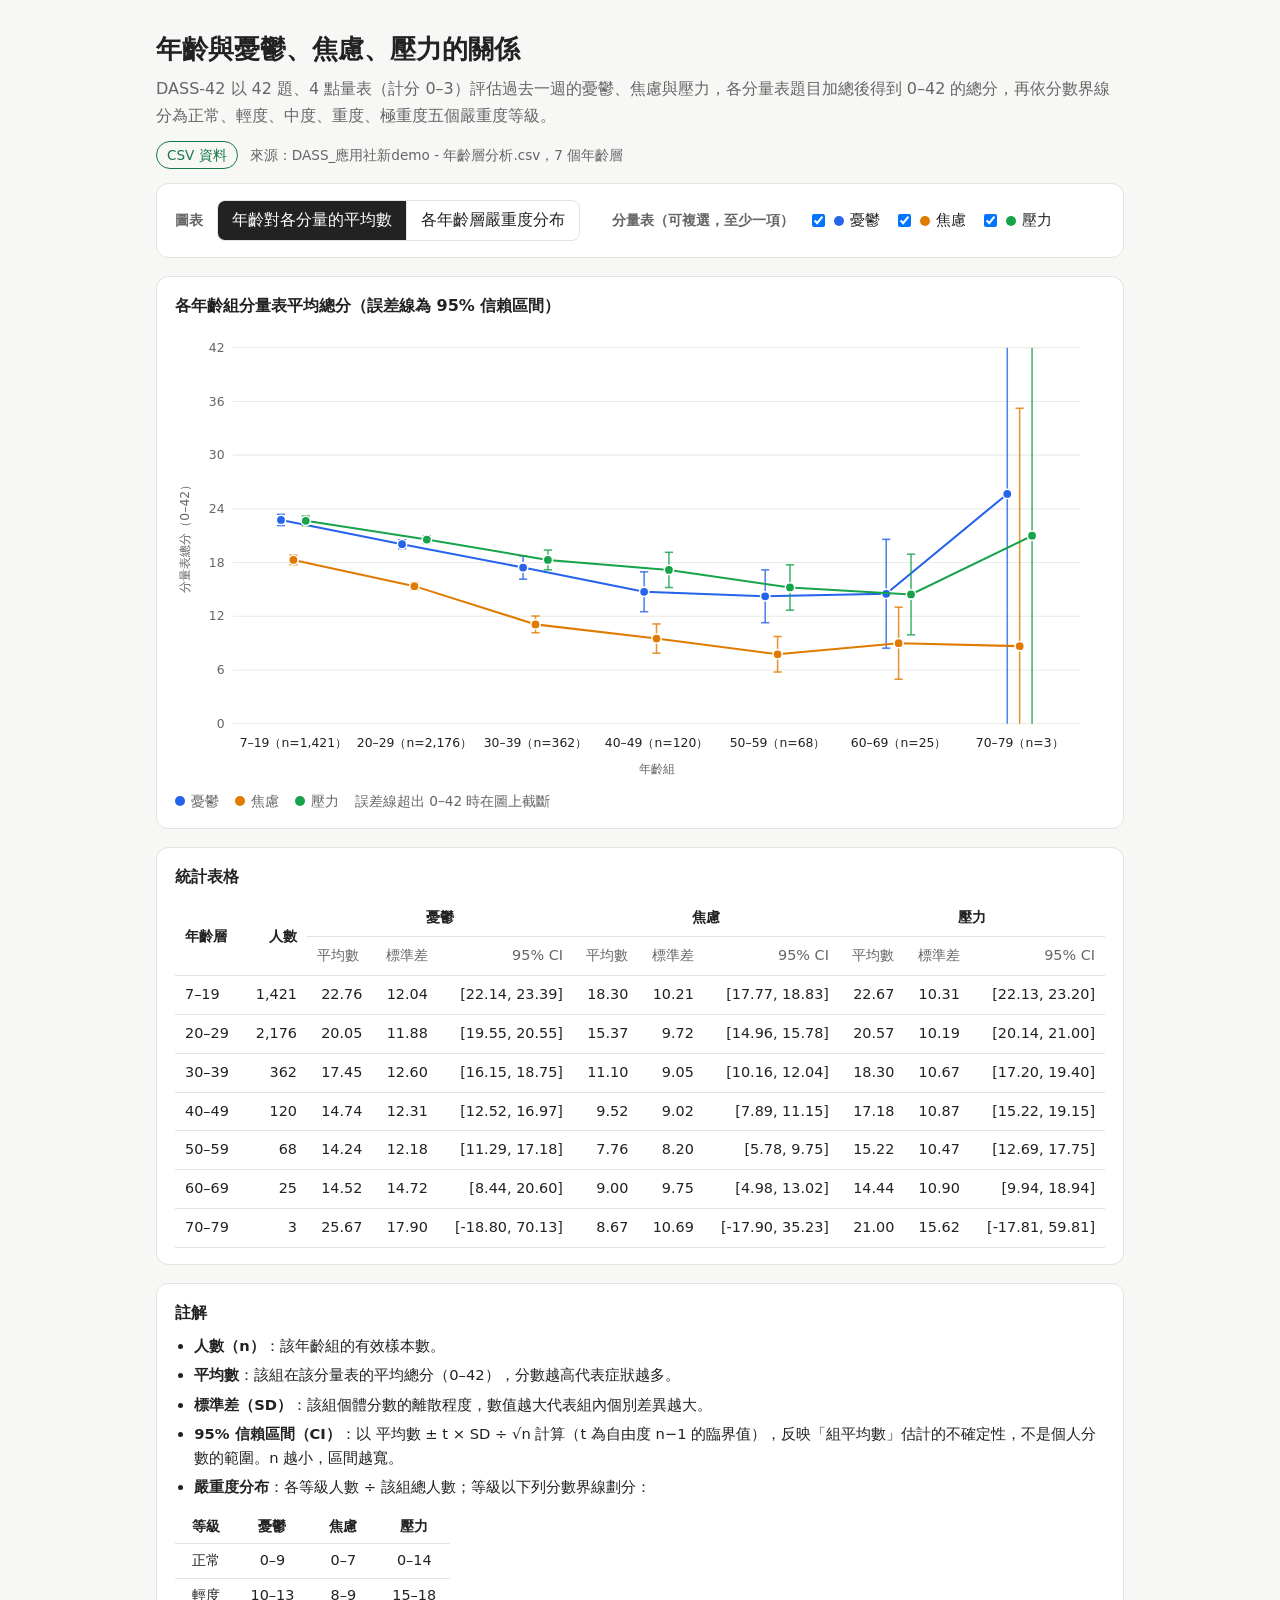
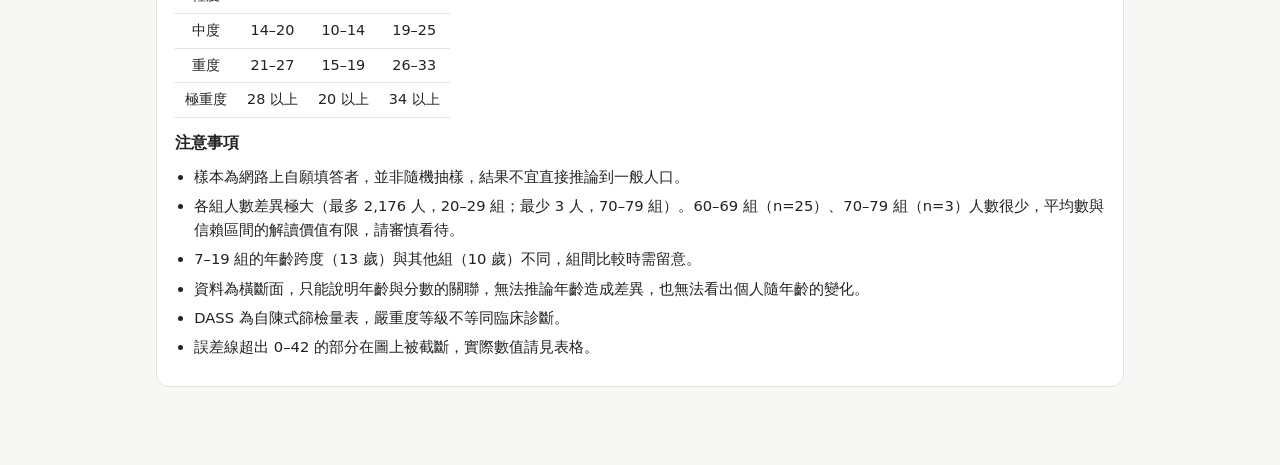
==== index.html @ ac634912 "Add files via upload" ====
<!DOCTYPE html>
<html lang="zh-Hant">
<head>
<meta charset="UTF-8">
<meta name="viewport" content="width=device-width, initial-scale=1, viewport-fit=cover">
<title>年齡與憂鬱、焦慮、壓力的關係</title>
<style>
  :root{
    --bg:#f7f7f5; --card:#ffffff; --text:#222; --muted:#666; --line:#e2e2de; --grid:#e9e9e5;
    --c-dep:#2563eb; --c-anx:#e07b00; --c-str:#16a34a;
  }
  @media (prefers-color-scheme: dark){
    :root:not([data-theme="light"]){
      --bg:#17181a; --card:#212326; --text:#e8e8e6; --muted:#a0a09a; --line:#3a3c40; --grid:#33353a;
    }
  }
  :root[data-theme="dark"]{--bg:#17181a;--card:#212326;--text:#e8e8e6;--muted:#a0a09a;--line:#3a3c40;--grid:#33353a}
  :root{box-sizing:border-box;padding-top:env(safe-area-inset-top,0px);padding-bottom:env(safe-area-inset-bottom,0px)}
  html{scroll-padding-top:env(safe-area-inset-top,0px)}
  *{box-sizing:border-box}
  body{margin:0;background:var(--bg);color:var(--text);
    font-family:"Noto Sans TC","PingFang TC","Microsoft JhengHei",system-ui,sans-serif;line-height:1.65}
  .wrap{max-width:1000px;margin:0 auto;padding:28px 16px 60px}
  h1{font-size:1.6rem;margin:0 0 6px}
  .intro{color:var(--muted);margin:0 0 20px}
  .card{background:var(--card);border:1px solid var(--line);border-radius:12px;padding:16px 18px;margin-bottom:18px}
  .controls{display:flex;flex-wrap:wrap;gap:18px 32px;align-items:center}
  .group{display:flex;flex-wrap:wrap;gap:8px 14px;align-items:center}
  .group>.lbl{font-weight:600;font-size:.9rem;color:var(--muted)}
  .seg{display:inline-flex;border:1px solid var(--line);border-radius:8px;overflow:hidden}
  .seg button{font:inherit;border:0;background:transparent;color:var(--text);padding:6px 14px;cursor:pointer}
  .seg button+button{border-left:1px solid var(--line)}
  .seg button.on{background:var(--text);color:var(--card)}
  label.opt{display:inline-flex;align-items:center;gap:6px;cursor:pointer;font-size:.95rem}
  .dot{width:10px;height:10px;border-radius:50%;display:inline-block}
  .chart-scroll{overflow-x:auto}
  svg{display:block;width:100%;min-width:640px;height:auto}
  svg text{fill:var(--text);font-family:inherit}
  .axis-t{fill:var(--muted)!important;font-size:12px}
  .ch-title{font-weight:600;margin:0 0 8px;font-size:1rem}
  .tip{position:fixed;pointer-events:none;background:#111;color:#fff;border-radius:8px;padding:7px 10px;
    font-size:.82rem;line-height:1.5;opacity:0;transition:opacity .08s;z-index:10;white-space:nowrap}
  table{border-collapse:collapse;width:100%;font-size:.9rem}
  th,td{padding:7px 10px;border-bottom:1px solid var(--line);text-align:right;white-space:nowrap}
  th:first-child,td:first-child{text-align:left}
  thead th{font-weight:600;background:transparent}
  thead tr.sub th{color:var(--muted);font-weight:500}
  .tbl-scroll{overflow-x:auto}
  .legend{display:flex;flex-wrap:wrap;gap:6px 16px;margin-top:8px;font-size:.85rem;color:var(--muted)}
  .legend span{display:inline-flex;align-items:center;gap:6px}
  .notes h2{font-size:1rem;margin:0 0 8px}
  .notes ul{margin:0 0 10px;padding-left:1.2em}
  .notes li{margin-bottom:5px;font-size:.92rem}
  .cut td,.cut th{text-align:center;padding:5px 10px}
  .cut{width:auto;margin:6px 0 12px}
  .status{display:flex;flex-wrap:wrap;align-items:center;gap:8px 12px;font-size:.85rem;color:var(--muted);margin:-8px 0 14px}
  .status .badge{padding:2px 10px;border-radius:999px;border:1px solid var(--line)}
  .status .ok{color:#16794a;border-color:#16794a}
  .status .warn{color:#b45309;border-color:#b45309}
  .status button{font:inherit;font-size:.85rem;border:1px solid var(--line);background:transparent;color:var(--text);border-radius:6px;padding:2px 10px;cursor:pointer}
</style>
</head>
<body>
<div class="wrap">
  <h1>年齡與憂鬱、焦慮、壓力的關係</h1>
  <p class="intro">DASS-42 以 42 題、4 點量表（計分 0–3）評估過去一週的憂鬱、焦慮與壓力，各分量表題目加總後得到 0–42 的總分，再依分數界線分為正常、輕度、中度、重度、極重度五個嚴重度等級。</p>

  <div class="status" id="status"></div>

  <div class="card">
    <div class="controls">
      <div class="group">
        <span class="lbl">圖表</span>
        <div class="seg" id="chartSeg">
          <button data-chart="mean" class="on">年齡對各分量的平均數</button>
          <button data-chart="dist">各年齡層嚴重度分布</button>
        </div>
      </div>
      <div class="group" id="subControls"></div>
    </div>
  </div>

  <div class="card">
    <p class="ch-title" id="chartTitle"></p>
    <div class="chart-scroll"><svg id="svg" role="img"></svg></div>
    <div class="legend" id="legend"></div>
  </div>

  <div class="card">
    <p class="ch-title">統計表格</p>
    <div class="tbl-scroll"><table id="tbl"></table></div>
  </div>

  <div class="card notes" id="notes"></div>
</div>
<div class="tip" id="tip"></div>

<script>
/* ===== 預設值（載入 CSV 前的占位，載入後會被 CSV 取代）===== */
let AGE = [
  {g:"7–19",  lo:7,  hi:19, n:1421},
  {g:"20–29", lo:20, hi:29, n:2176},
  {g:"30–39", lo:30, hi:39, n:362},
  {g:"40–49", lo:40, hi:49, n:120},
  {g:"50–59", lo:50, hi:59, n:68},
  {g:"60–69", lo:60, hi:69, n:25},
  {g:"70–79", lo:70, hi:79, n:3}
];
let SUBS = {
  dep:{name:"憂鬱", color:"var(--c-dep)", mean:[22.76213934,20.05009191,17.44751381,14.74166667,14.23529412,14.52,25.66666667],
       sd:[12.03702045,11.88178438,12.59968592,12.31484438,12.18405815,14.71994112,17.89785834],
       lv:[[252,105,260,247,557],[506,229,430,359,652],[127,38,55,43,99],[52,14,19,11,24],[34,6,11,6,11],[14,2,2,1,6],[1,0,0,0,2]],
       cut:[[0,9],[10,13],[14,20],[21,27],[28,null]]},
  anx:{name:"焦慮", color:"var(--c-anx)", mean:[18.30119634,15.37178309,11.09944751,9.516666667,7.764705882,9,8.666666667],
       sd:[10.20656679,9.718905087,9.054225669,9.017241499,8.199231211,9.746794345,10.69267662],
       lv:[[248,86,235,219,633],[537,170,439,341,689],[163,33,68,37,61],[63,12,17,9,19],[42,5,8,6,7],[15,1,3,1,5],[2,0,0,0,1]],
       cut:[[0,7],[8,9],[10,14],[15,19],[20,null]]},
  str:{name:"壓力", color:"var(--c-str)", mean:[22.66502463,20.57077206,18.29834254,17.18333333,15.22058824,14.44,21],
       sd:[10.31082269,10.18683173,10.67445484,10.87050078,10.46650035,10.89755324,15.62049935],
       lv:[[346,160,318,344,253],[675,276,521,434,270],[149,56,55,64,38],[54,17,18,16,15],[39,7,11,6,5],[14,4,3,2,2],[1,0,0,2,0]],
       cut:[[0,14],[15,18],[19,25],[26,33],[34,null]]}
};
const LEVELS = ["正常","輕度","中度","重度","極重度"];
const LV_COLORS = ["#cfe3d4","#f6e27a","#f2b062","#e0654f","#9b1c31"];
const LV_TEXT   = ["#222","#222","#222","#fff","#fff"];

/* t 臨界值（雙尾 95%，df=1–30），df>30 用近似式 */
const T95 = [12.706,4.303,3.182,2.776,2.571,2.447,2.365,2.306,2.262,2.228,2.201,2.179,2.160,2.145,2.131,
             2.120,2.110,2.101,2.093,2.086,2.080,2.074,2.069,2.064,2.060,2.056,2.052,2.048,2.045,2.042];
function tCrit(df){ return df<=30 ? T95[df-1] : 1.96 + 2.37/df; }
function ci(i,k){
  const s=SUBS[k], n=AGE[i].n, se=s.sd[i]/Math.sqrt(n), t=tCrit(n-1);
  return {lo:s.mean[i]-t*se, hi:s.mean[i]+t*se};
}
const f2 = x=>x.toFixed(2), f1 = x=>x.toFixed(1);
const labelOf = i=>`${AGE[i].g}（n=${AGE[i].n.toLocaleString()}）`;

/* ===== 狀態 ===== */
const state = {chart:"mean", multi:new Set(["dep","anx","str"]), single:"dep"};
const svg = document.getElementById("svg");
const tip = document.getElementById("tip");
const NS = "http://www.w3.org/2000/svg";

function el(tag, attrs={}, parent=svg, text){
  const e=document.createElementNS(NS,tag);
  for(const k in attrs) e.setAttribute(k,attrs[k]);
  if(text!==undefined) e.textContent=text;
  parent.appendChild(e); return e;
}
function showTip(ev,html){
  tip.innerHTML=html; tip.style.opacity=1; moveTip(ev);
}
function moveTip(ev){
  const w=tip.offsetWidth, h=tip.offsetHeight;
  let x=ev.clientX+14, y=ev.clientY-h-10;
  if(x+w>window.innerWidth-6) x=ev.clientX-w-14;
  if(y<6) y=ev.clientY+16;
  tip.style.left=x+"px"; tip.style.top=y+"px";
}
function hideTip(){ tip.style.opacity=0; }
function hover(node,html){
  node.addEventListener("mouseenter",e=>showTip(e,html));
  node.addEventListener("mousemove",moveTip);
  node.addEventListener("mouseleave",hideTip);
}

/* ===== 控制項 ===== */
function renderControls(){
  const box=document.getElementById("subControls");
  box.innerHTML="";
  const lbl=document.createElement("span"); lbl.className="lbl";
  lbl.textContent = state.chart==="mean" ? "分量表（可複選，至少一項）" : "分量表（單選）";
  box.appendChild(lbl);
  for(const k in SUBS){
    const l=document.createElement("label"); l.className="opt";
    const inp=document.createElement("input");
    inp.type = state.chart==="mean" ? "checkbox" : "radio";
    inp.name="sub";
    inp.checked = state.chart==="mean" ? state.multi.has(k) : state.single===k;
    inp.addEventListener("change",()=>{
      if(state.chart==="mean"){
        if(inp.checked) state.multi.add(k);
        else if(state.multi.size>1) state.multi.delete(k);
        else inp.checked=true;           // 至少保留一個
      }else{
        state.single=k;
      }
      draw();
    });
    const dot=document.createElement("span"); dot.className="dot"; dot.style.background=SUBS[k].color;
    l.append(inp,dot,document.createTextNode(SUBS[k].name));
    box.appendChild(l);
  }
}
document.querySelectorAll("#chartSeg button").forEach(b=>{
  b.addEventListener("click",()=>{
    state.chart=b.dataset.chart;
    document.querySelectorAll("#chartSeg button").forEach(x=>x.classList.toggle("on",x===b));
    renderControls(); draw();
  });
});

/* ===== 圖表一：折線圖 ===== */
function drawMean(){
  const keys=[...state.multi].sort((a,b)=>Object.keys(SUBS).indexOf(a)-Object.keys(SUBS).indexOf(b));
  const W=900,H=440,m={l:56,r:24,t:20,b:56};
  svg.setAttribute("viewBox",`0 0 ${W} ${H}`);
  const pw=W-m.l-m.r, ph=H-m.t-m.b;
  const X=i=>m.l+pw*(i+0.5)/AGE.length;
  const Y=v=>m.t+ph*(1-Math.min(Math.max(v,0),42)/42);

  for(let v=0;v<=42;v+=6){
    el("line",{x1:m.l,x2:W-m.r,y1:Y(v),y2:Y(v),stroke:"var(--grid)"});
    el("text",{x:m.l-8,y:Y(v)+4,"text-anchor":"end",class:"axis-t"},svg,v);
  }
  el("text",{x:14,y:m.t+ph/2,transform:`rotate(-90 14 ${m.t+ph/2})`,"text-anchor":"middle",class:"axis-t"},svg,"分量表總分（0–42）");
  AGE.forEach((_,i)=>{
    el("text",{x:X(i),y:H-m.b+22,"text-anchor":"middle","font-size":12},svg,labelOf(i));
  });
  el("text",{x:m.l+pw/2,y:H-8,"text-anchor":"middle",class:"axis-t"},svg,"年齡組");

  const off = keys.length===1?0:12;
  keys.forEach((k,ki)=>{
    const s=SUBS[k], dx=(ki-(keys.length-1)/2)*off;
    const pts=AGE.map((_,i)=>[X(i)+dx,Y(s.mean[i])]);
    el("polyline",{points:pts.map(p=>p.join(",")).join(" "),fill:"none",stroke:s.color,"stroke-width":2});
    AGE.forEach((_,i)=>{
      const c=ci(i,k), x=X(i)+dx;
      const yl=Y(c.lo), yh=Y(c.hi);
      el("line",{x1:x,x2:x,y1:yl,y2:yh,stroke:s.color,"stroke-width":1.5,opacity:.8});
      if(c.hi<=42) el("line",{x1:x-4,x2:x+4,y1:yh,y2:yh,stroke:s.color,"stroke-width":1.5,opacity:.8});
      if(c.lo>=0)  el("line",{x1:x-4,x2:x+4,y1:yl,y2:yl,stroke:s.color,"stroke-width":1.5,opacity:.8});
      el("circle",{cx:x,cy:Y(s.mean[i]),r:4.5,fill:s.color,stroke:"var(--card)","stroke-width":1.5});
      const hit=el("circle",{cx:x,cy:Y(s.mean[i]),r:11,fill:"transparent",style:"cursor:pointer"});
      hover(hit,`<b>${s.name}｜${AGE[i].g}</b><br>平均數：${f2(s.mean[i])}<br>標準差：${f2(s.sd[i])}`);
    });
  });
  document.getElementById("chartTitle").textContent="各年齡組分量表平均總分（誤差線為 95% 信賴區間）";
  document.getElementById("legend").innerHTML =
    keys.map(k=>`<span><i class="dot" style="background:${SUBS[k].color}"></i>${SUBS[k].name}</span>`).join("")
    + `<span>誤差線超出 0–42 時在圖上截斷</span>`;
}

/* ===== 圖表二：堆疊長條圖 ===== */
function drawDist(){
  const k=state.single, s=SUBS[k];
  const rowH=46, W=900, m={l:150,r:24,t:16,b:50};
  const H=m.t+m.b+rowH*AGE.length;
  svg.setAttribute("viewBox",`0 0 ${W} ${H}`);
  const pw=W-m.l-m.r, X=p=>m.l+pw*p/100;
  for(let p=0;p<=100;p+=20){
    el("line",{x1:X(p),x2:X(p),y1:m.t,y2:H-m.b,stroke:"var(--grid)"});
    el("text",{x:X(p),y:H-m.b+18,"text-anchor":"middle",class:"axis-t"},svg,p+"%");
  }
  el("text",{x:m.l+pw/2,y:H-8,"text-anchor":"middle",class:"axis-t"},svg,"各嚴重度等級占比");
  AGE.forEach((a,i)=>{
    const y=m.t+i*rowH+7, bh=rowH-14;
    el("text",{x:m.l-10,y:y+bh/2+4,"text-anchor":"end","font-size":12},svg,labelOf(i));
    let acc=0;
    s.lv[i].forEach((c,j)=>{
      const pct=c/a.n*100;
      if(pct>0){
        const r=el("rect",{x:X(acc),y,width:X(acc+pct)-X(acc),height:bh,fill:LV_COLORS[j],stroke:"var(--card)","stroke-width":1});
        hover(r,`<b>${s.name}｜${a.g}</b><br>${LEVELS[j]}：${f1(pct)}%（${c} 人）`);
        if(pct>=6) el("text",{x:(X(acc)+X(acc+pct))/2,y:y+bh/2+4,"text-anchor":"middle","font-size":11,
          style:"pointer-events:none;fill:"+LV_TEXT[j]+" !important"},svg,f1(pct)+"%");
      }
      acc+=pct;
    });
  });
  document.getElementById("chartTitle").textContent=`各年齡層「${s.name}」嚴重度分布`;
  document.getElementById("legend").innerHTML =
    LEVELS.map((l,j)=>`<span><i class="dot" style="background:${LV_COLORS[j]};border-radius:2px"></i>${l}</span>`).join("");
}

/* ===== 表格 ===== */
function drawTable(){
  const t=document.getElementById("tbl");
  if(state.chart==="mean"){
    const keys=[...state.multi].sort((a,b)=>Object.keys(SUBS).indexOf(a)-Object.keys(SUBS).indexOf(b));
    let h=`<thead><tr><th rowspan="2">年齡層</th><th rowspan="2">人數</th>`;
    keys.forEach(k=>h+=`<th colspan="3" style="text-align:center">${SUBS[k].name}</th>`);
    h+=`</tr><tr class="sub">`;
    keys.forEach(()=>h+=`<th>平均數</th><th>標準差</th><th>95% CI</th>`);
    h+=`</tr></thead><tbody>`;
    AGE.forEach((a,i)=>{
      h+=`<tr><td>${a.g}</td><td>${a.n.toLocaleString()}</td>`;
      keys.forEach(k=>{
        const c=ci(i,k);
        h+=`<td>${f2(SUBS[k].mean[i])}</td><td>${f2(SUBS[k].sd[i])}</td><td>[${f2(c.lo)}, ${f2(c.hi)}]</td>`;
      });
      h+=`</tr>`;
    });
    t.innerHTML=h+`</tbody>`;
  }else{
    const s=SUBS[state.single];
    let h=`<thead><tr><th>年齡層</th><th>人數</th>`+LEVELS.map(l=>`<th>${l}</th>`).join("")+`</tr></thead><tbody>`;
    AGE.forEach((a,i)=>{
      h+=`<tr><td>${a.g}</td><td>${a.n.toLocaleString()}</td>`+
        s.lv[i].map(c=>`<td>${c}（${f1(c/a.n*100)}%）</td>`).join("")+`</tr>`;
    });
    t.innerHTML=h+`</tbody>`;
  }
}

/* ===== 註解 ===== */
function cutTable(){
  let h=`<table class="cut"><thead><tr><th>等級</th>`+Object.values(SUBS).map(s=>`<th>${s.name}</th>`).join("")+`</tr></thead><tbody>`;
  LEVELS.forEach((l,j)=>{
    h+=`<tr><td>${l}</td>`+Object.values(SUBS).map(s=>{
      const [a,b]=s.cut[j]; return `<td>${b===null?a+" 以上":a+"–"+b}</td>`;
    }).join("")+`</tr>`;
  });
  return h+`</tbody></table>`;
}
function renderNotes(){
  const ns=AGE.map(a=>a.n), max=Math.max(...ns), min=Math.min(...ns);
  const maxG=AGE[ns.indexOf(max)].g, minG=AGE[ns.indexOf(min)].g;
  const small=AGE.filter(a=>a.n<30);
  const smallTxt=small.length
    ? `${small.map(a=>`${a.g} 組（n=${a.n}）`).join("、")}人數很少，平均數與信賴區間的解讀價值有限，請審慎看待。`
    : "";
  const w=AGE.map(a=>a.hi-a.lo+1);
  const cnt={}; w.forEach(x=>cnt[x]=(cnt[x]||0)+1);
  const mode=+Object.keys(cnt).sort((x,y)=>cnt[y]-cnt[x])[0];
  const odd=AGE.filter((a,i)=>w[i]!==mode);
  const oddTxt=odd.length
    ? `<li>${odd.map(a=>`${a.g} 組的年齡跨度（${a.hi-a.lo+1} 歲）`).join("、")}與其他組（${mode} 歲）不同，組間比較時需留意。</li>`
    : "";
  document.getElementById("notes").innerHTML = `
  <h2>註解</h2>
  <ul>
    <li><b>人數（n）</b>：該年齡組的有效樣本數。</li>
    <li><b>平均數</b>：該組在該分量表的平均總分（0–42），分數越高代表症狀越多。</li>
    <li><b>標準差（SD）</b>：該組個體分數的離散程度，數值越大代表組內個別差異越大。</li>
    <li><b>95% 信賴區間（CI）</b>：以 平均數 ± t × SD ÷ √n 計算（t 為自由度 n−1 的臨界值），反映「組平均數」估計的不確定性，不是個人分數的範圍。n 越小，區間越寬。</li>
    <li><b>嚴重度分布</b>：各等級人數 ÷ 該組總人數；等級以下列分數界線劃分：</li>
  </ul>
  ${cutTable()}
  <h2>注意事項</h2>
  <ul>
    <li>樣本為網路上自願填答者，並非隨機抽樣，結果不宜直接推論到一般人口。</li>
    <li>各組人數差異極大（最多 ${max.toLocaleString()} 人，${maxG} 組；最少 ${min.toLocaleString()} 人，${minG} 組）。${smallTxt}</li>
    ${oddTxt}
    <li>資料為橫斷面，只能說明年齡與分數的關聯，無法推論年齡造成差異，也無法看出個人隨年齡的變化。</li>
    <li>DASS 為自陳式篩檢量表，嚴重度等級不等同臨床診斷。</li>
    <li>誤差線超出 0–42 的部分在圖上被截斷，實際數值請見表格。</li>
  </ul>`;
}

/* ===== 資料來源：CSV（DASS_應用社新demo - 年齡層分析.csv）===== */
const CSV_NAME = "DASS_應用社新demo - 年齡層分析.csv";
const CSV_TEXT = "年齡層,下限,上限,人數,憂鬱平均,憂鬱SD,焦慮平均,焦慮SD,壓力平均,壓力SD\n7-19,7,19,1421,22.76213934,12.03702045,18.30119634,10.20656679,22.66502463,10.31082269\n20-29,20,29,2176,20.05009191,11.88178438,15.37178309,9.718905087,20.57077206,10.18683173\n30-39,30,39,362,17.44751381,12.59968592,11.09944751,9.054225669,18.29834254,10.67445484\n40-49,40,49,120,14.74166667,12.31484438,9.516666667,9.017241499,17.18333333,10.87050078\n50-59,50,59,68,14.23529412,12.18405815,7.764705882,8.199231211,15.22058824,10.46650035\n60-69,60,69,25,14.52,14.71994112,9,9.746794345,14.44,10.89755324\n70-79,70,79,3,25.66666667,17.89785834,8.666666667,10.69267662,21,15.62049935\n,,,,,,,,,\n,,,,,,,,,\n,,,,,,,,,\n等級,憂鬱下限,憂鬱上限,焦慮下限,焦慮上限,壓力下限,壓力上限,,,\n正常,0,9,0,7,0,14,,,\n輕度,10,13,8,9,15,18,,,\n中度,14,20,10,14,19,25,,,\n重度,21,27,15,19,26,33,,,\n極重度,28,999,20,999,34,999,,,\n,,,,,,,,,\n,,,,,,,,,\n憂鬱,,,,,,,,,\n年齡層,下限,上限,正常,輕度,中度,重度,極重度,合計,\n7-19,7,19,252,105,260,247,557,1421,\n20-29,20,29,506,229,430,359,652,2176,\n30-39,30,39,127,38,55,43,99,362,\n40-49,40,49,52,14,19,11,24,120,\n50-59,50,59,34,6,11,6,11,68,\n60-69,60,69,14,2,2,1,6,25,\n70-79,70,79,1,0,0,0,2,3,\n,,,,,,,,,\n,,,,,,,,,\n焦慮,,,,,,,,,\n年齡層,下限,上限,正常,輕度,中度,重度,極重度,合計,\n7-19,7,19,248,86,235,219,633,1421,\n20-29,20,29,537,170,439,341,689,2176,\n30-39,30,39,163,33,68,37,61,362,\n40-49,40,49,63,12,17,9,19,120,\n50-59,50,59,42,5,8,6,7,68,\n60-69,60,69,15,1,3,1,5,25,\n70-79,70,79,2,0,0,0,1,3,\n,,,,,,,,,\n,,,,,,,,,\n壓力,,,,,,,,,\n年齡層,下限,上限,正常,輕度,中度,重度,極重度,合計,\n7-19,7,19,346,160,318,344,253,1421,\n20-29,20,29,675,276,521,434,270,2176,\n30-39,30,39,149,56,55,64,38,362,\n40-49,40,49,54,17,18,16,15,120,\n50-59,50,59,39,7,11,6,5,68,\n60-69,60,69,14,4,3,2,2,25,\n70-79,70,79,1,0,0,2,0,3,\n";

function parseCSV(text){
  const rows=[]; let row=[], cur="", q=false;
  for(let i=0;i<text.length;i++){
    const c=text[i];
    if(q){
      if(c==='"'){ if(text[i+1]==='"'){cur+='"';i++;} else q=false; }
      else cur+=c;
    }else if(c==='"') q=true;
    else if(c===","){ row.push(cur); cur=""; }
    else if(c==="\n"||c==="\r"){
      if(c==="\r"&&text[i+1]==="\n") i++;
      row.push(cur); cur=""; rows.push(row); row=[];
    }else cur+=c;
  }
  if(cur!==""||row.length){ row.push(cur); rows.push(row); }
  return rows;
}

function parseSheet(rows){
  const cell=(r,c)=>String((rows[r]||[])[c]??"").trim();
  const num=(r,c,what)=>{
    const x=parseFloat(cell(r,c).replace(/,/g,""));
    if(!isFinite(x)) throw new Error(`第 ${r+1} 列「${what}」不是有效數字`);
    return x;
  };
  const findRow=(fn)=>{ for(let r=0;r<rows.length;r++) if(fn(r)) return r; return -1; };
  const dash=g=>g.replace(/\s*[-–—]\s*/g,"–");

  // 主表
  const h=findRow(r=>cell(r,0)==="年齡層"&&cell(r,3)==="人數");
  if(h<0) throw new Error("找不到主表（年齡層／人數）");
  const main=[];
  for(let r=h+1;r<rows.length&&cell(r,0)!=="";r++){
    main.push({r, key:cell(r,0), g:dash(cell(r,0)), lo:num(r,1,"下限"), hi:num(r,2,"上限"), n:num(r,3,"人數")});
  }
  if(!main.length) throw new Error("主表沒有資料列");

  // 分數界線
  const ch=findRow(r=>cell(r,0)==="等級");
  if(ch<0) throw new Error("找不到分數界線表（等級）");
  const cutCols={dep:[1,2],anx:[3,4],str:[5,6]};
  const cuts={dep:[],anx:[],str:[]};
  LEVELS.forEach((l,j)=>{
    const r=ch+1+j;
    if(cell(r,0)!==l) throw new Error(`分數界線表第 ${r+1} 列應為「${l}」`);
    for(const k in cutCols){
      const lo=num(r,cutCols[k][0],`${l}下限`), hi=num(r,cutCols[k][1],`${l}上限`);
      cuts[k].push([lo, hi>=900?null:hi]);
    }
  });

  // 各分量表嚴重度人數
  const secName={dep:"憂鬱",anx:"焦慮",str:"壓力"};
  const meanCols={dep:[4,5],anx:[6,7],str:[8,9]};
  const out={};
  for(const k in secName){
    const sr=findRow(r=>cell(r,0)===secName[k]&&cell(r+1,0)==="年齡層"&&cell(r+1,3)==="正常");
    if(sr<0) throw new Error(`找不到「${secName[k]}」嚴重度表`);
    LEVELS.forEach((l,j)=>{ if(cell(sr+1,3+j)!==l) throw new Error(`「${secName[k]}」嚴重度表欄位順序應為 ${LEVELS.join("、")}`); });
    const lookup={};
    for(let r=sr+2;r<rows.length&&cell(r,0)!=="";r++) lookup[cell(r,0)]=r;
    const lv=main.map(m=>{
      const r=lookup[m.key];
      if(r===undefined) throw new Error(`「${secName[k]}」嚴重度表缺少年齡層 ${m.key}`);
      const c=LEVELS.map((l,j)=>num(r,3+j,`${secName[k]}${l}`));
      const tot=num(r,8,`${secName[k]}合計`);
      if(c.reduce((x,y)=>x+y,0)!==tot||tot!==m.n)
        throw new Error(`「${secName[k]}」${m.key} 的各等級人數加總與合計／主表人數不符`);
      return c;
    });
    out[k]={
      name:secName[k], color:SUBS[k].color,
      mean:main.map(m=>num(m.r,meanCols[k][0],`${secName[k]}平均`)),
      sd:main.map(m=>num(m.r,meanCols[k][1],`${secName[k]}SD`)),
      lv, cut:cuts[k]
    };
  }
  return {AGE:main.map(m=>({g:m.g,lo:m.lo,hi:m.hi,n:m.n})), SUBS:out};
}

function loadCSV(){
  const box=document.getElementById("status");
  try{
    const d=parseSheet(parseCSV(CSV_TEXT));
    AGE=d.AGE; SUBS=d.SUBS;
    box.innerHTML=`<span class="badge ok">CSV 資料</span><span>來源：${CSV_NAME}，${AGE.length} 個年齡層</span>`;
  }catch(e){
    box.innerHTML=`<span class="badge warn">CSV 解析失敗</span><span>${e.message}</span>`;
  }
  renderControls(); renderNotes(); draw();
}

/* ===== 主繪製 ===== */
function draw(){
  svg.innerHTML=""; hideTip();
  if(state.chart==="mean") drawMean(); else drawDist();
  drawTable();
}
renderControls(); renderNotes(); draw();
loadCSV();
</script>
</body>
</html>
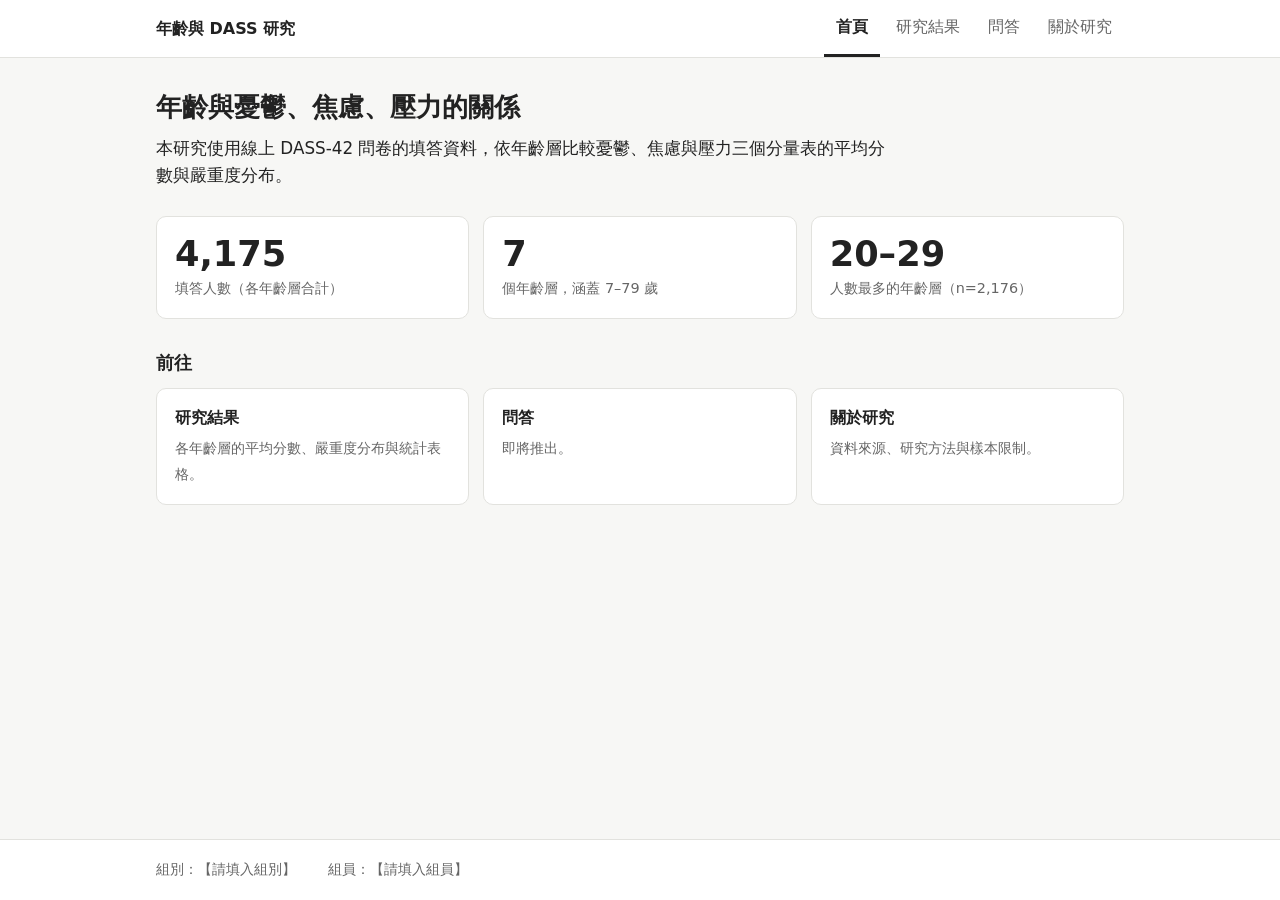
==== commit 59cf28a0: "把網站改成多分頁" ====
--- a/index.html
+++ b/index.html
@@ -2,354 +2,38 @@
 <html lang="zh-Hant">
 <head>
 <meta charset="UTF-8">
-<meta name="viewport" content="width=device-width, initial-scale=1, viewport-fit=cover">
-<title>年齡與憂鬱、焦慮、壓力的關係</title>
-<style>
-  :root{
-    --bg:#f7f7f5; --card:#ffffff; --text:#222; --muted:#666; --line:#e2e2de; --grid:#e9e9e5;
-    --c-dep:#2563eb; --c-anx:#e07b00; --c-str:#16a34a;
-  }
-  @media (prefers-color-scheme: dark){
-    :root:not([data-theme="light"]){
-      --bg:#17181a; --card:#212326; --text:#e8e8e6; --muted:#a0a09a; --line:#3a3c40; --grid:#33353a;
-    }
-  }
-  :root[data-theme="dark"]{--bg:#17181a;--card:#212326;--text:#e8e8e6;--muted:#a0a09a;--line:#3a3c40;--grid:#33353a}
-  :root{box-sizing:border-box;padding-top:env(safe-area-inset-top,0px);padding-bottom:env(safe-area-inset-bottom,0px)}
-  html{scroll-padding-top:env(safe-area-inset-top,0px)}
-  *{box-sizing:border-box}
-  body{margin:0;background:var(--bg);color:var(--text);
-    font-family:"Noto Sans TC","PingFang TC","Microsoft JhengHei",system-ui,sans-serif;line-height:1.65}
-  .wrap{max-width:1000px;margin:0 auto;padding:28px 16px 60px}
-  h1{font-size:1.6rem;margin:0 0 6px}
-  .intro{color:var(--muted);margin:0 0 20px}
-  .card{background:var(--card);border:1px solid var(--line);border-radius:12px;padding:16px 18px;margin-bottom:18px}
-  .controls{display:flex;flex-wrap:wrap;gap:18px 32px;align-items:center}
-  .group{display:flex;flex-wrap:wrap;gap:8px 14px;align-items:center}
-  .group>.lbl{font-weight:600;font-size:.9rem;color:var(--muted)}
-  .seg{display:inline-flex;border:1px solid var(--line);border-radius:8px;overflow:hidden}
-  .seg button{font:inherit;border:0;background:transparent;color:var(--text);padding:6px 14px;cursor:pointer}
-  .seg button+button{border-left:1px solid var(--line)}
-  .seg button.on{background:var(--text);color:var(--card)}
-  label.opt{display:inline-flex;align-items:center;gap:6px;cursor:pointer;font-size:.95rem}
-  .dot{width:10px;height:10px;border-radius:50%;display:inline-block}
-  .chart-scroll{overflow-x:auto}
-  svg{display:block;width:100%;min-width:640px;height:auto}
-  svg text{fill:var(--text);font-family:inherit}
-  .axis-t{fill:var(--muted)!important;font-size:12px}
-  .ch-title{font-weight:600;margin:0 0 8px;font-size:1rem}
-  .tip{position:fixed;pointer-events:none;background:#111;color:#fff;border-radius:8px;padding:7px 10px;
-    font-size:.82rem;line-height:1.5;opacity:0;transition:opacity .08s;z-index:10;white-space:nowrap}
-  table{border-collapse:collapse;width:100%;font-size:.9rem}
-  th,td{padding:7px 10px;border-bottom:1px solid var(--line);text-align:right;white-space:nowrap}
-  th:first-child,td:first-child{text-align:left}
-  thead th{font-weight:600;background:transparent}
-  thead tr.sub th{color:var(--muted);font-weight:500}
-  .tbl-scroll{overflow-x:auto}
-  .legend{display:flex;flex-wrap:wrap;gap:6px 16px;margin-top:8px;font-size:.85rem;color:var(--muted)}
-  .legend span{display:inline-flex;align-items:center;gap:6px}
-  .notes h2{font-size:1rem;margin:0 0 8px}
-  .notes ul{margin:0 0 10px;padding-left:1.2em}
-  .notes li{margin-bottom:5px;font-size:.92rem}
-  .cut td,.cut th{text-align:center;padding:5px 10px}
-  .cut{width:auto;margin:6px 0 12px}
-  .status{display:flex;flex-wrap:wrap;align-items:center;gap:8px 12px;font-size:.85rem;color:var(--muted);margin:-8px 0 14px}
-  .status .badge{padding:2px 10px;border-radius:999px;border:1px solid var(--line)}
-  .status .ok{color:#16794a;border-color:#16794a}
-  .status .warn{color:#b45309;border-color:#b45309}
-  .status button{font:inherit;font-size:.85rem;border:1px solid var(--line);background:transparent;color:var(--text);border-radius:6px;padding:2px 10px;cursor:pointer}
-</style>
+<meta name="viewport" content="width=device-width, initial-scale=1">
+<title>年齡與憂鬱、焦慮、壓力的關係｜首頁</title>
+<link rel="stylesheet" href="style.css">
 </head>
 <body>
-<div class="wrap">
+<header class="site-header">
+  <div class="bar">
+    <a class="brand" href="index.html">年齡與 DASS 研究</a>
+    <nav class="site-nav" aria-label="主要導覽"><a href="index.html" aria-current="page">首頁</a><a href="results.html">研究結果</a><a href="ask.html">問答</a><a href="about.html">關於研究</a></nav>
+  </div>
+</header>
+<main class="wrap">
   <h1>年齡與憂鬱、焦慮、壓力的關係</h1>
-  <p class="intro">DASS-42 以 42 題、4 點量表（計分 0–3）評估過去一週的憂鬱、焦慮與壓力，各分量表題目加總後得到 0–42 的總分，再依分數界線分為正常、輕度、中度、重度、極重度五個嚴重度等級。</p>
+  <p class="lead">本研究使用線上 DASS-42 問卷的填答資料，依年齡層比較憂鬱、焦慮與壓力三個分量表的平均分數與嚴重度分布。</p>
 
-  <div class="status" id="status"></div>
+  <div class="stats" id="stats" aria-live="polite"></div>
 
-  <div class="card">
-    <div class="controls">
-      <div class="group">
-        <span class="lbl">圖表</span>
-        <div class="seg" id="chartSeg">
-          <button data-chart="mean" class="on">年齡對各分量的平均數</button>
-          <button data-chart="dist">各年齡層嚴重度分布</button>
-        </div>
-      </div>
-      <div class="group" id="subControls"></div>
-    </div>
+  <h2 class="sec">前往</h2>
+  <div class="entries">
+    <a class="entry" href="results.html"><b>研究結果</b><span>各年齡層的平均分數、嚴重度分布與統計表格。</span></a>
+    <a class="entry" href="ask.html"><b>問答</b><span>即將推出。</span></a>
+    <a class="entry" href="about.html"><b>關於研究</b><span>資料來源、研究方法與樣本限制。</span></a>
   </div>
-
-  <div class="card">
-    <p class="ch-title" id="chartTitle"></p>
-    <div class="chart-scroll"><svg id="svg" role="img"></svg></div>
-    <div class="legend" id="legend"></div>
+</main>
+<footer class="site-footer">
+  <div class="bar">
+    <span>組別：【請填入組別】</span>
+    <span>組員：【請填入組員】</span>
   </div>
-
-  <div class="card">
-    <p class="ch-title">統計表格</p>
-    <div class="tbl-scroll"><table id="tbl"></table></div>
-  </div>
-
-  <div class="card notes" id="notes"></div>
-</div>
-<div class="tip" id="tip"></div>
-
+</footer>
 <script>
-/* ===== 預設值（載入 CSV 前的占位，載入後會被 CSV 取代）===== */
-let AGE = [
-  {g:"7–19",  lo:7,  hi:19, n:1421},
-  {g:"20–29", lo:20, hi:29, n:2176},
-  {g:"30–39", lo:30, hi:39, n:362},
-  {g:"40–49", lo:40, hi:49, n:120},
-  {g:"50–59", lo:50, hi:59, n:68},
-  {g:"60–69", lo:60, hi:69, n:25},
-  {g:"70–79", lo:70, hi:79, n:3}
-];
-let SUBS = {
-  dep:{name:"憂鬱", color:"var(--c-dep)", mean:[22.76213934,20.05009191,17.44751381,14.74166667,14.23529412,14.52,25.66666667],
-       sd:[12.03702045,11.88178438,12.59968592,12.31484438,12.18405815,14.71994112,17.89785834],
-       lv:[[252,105,260,247,557],[506,229,430,359,652],[127,38,55,43,99],[52,14,19,11,24],[34,6,11,6,11],[14,2,2,1,6],[1,0,0,0,2]],
-       cut:[[0,9],[10,13],[14,20],[21,27],[28,null]]},
-  anx:{name:"焦慮", color:"var(--c-anx)", mean:[18.30119634,15.37178309,11.09944751,9.516666667,7.764705882,9,8.666666667],
-       sd:[10.20656679,9.718905087,9.054225669,9.017241499,8.199231211,9.746794345,10.69267662],
-       lv:[[248,86,235,219,633],[537,170,439,341,689],[163,33,68,37,61],[63,12,17,9,19],[42,5,8,6,7],[15,1,3,1,5],[2,0,0,0,1]],
-       cut:[[0,7],[8,9],[10,14],[15,19],[20,null]]},
-  str:{name:"壓力", color:"var(--c-str)", mean:[22.66502463,20.57077206,18.29834254,17.18333333,15.22058824,14.44,21],
-       sd:[10.31082269,10.18683173,10.67445484,10.87050078,10.46650035,10.89755324,15.62049935],
-       lv:[[346,160,318,344,253],[675,276,521,434,270],[149,56,55,64,38],[54,17,18,16,15],[39,7,11,6,5],[14,4,3,2,2],[1,0,0,2,0]],
-       cut:[[0,14],[15,18],[19,25],[26,33],[34,null]]}
-};
-const LEVELS = ["正常","輕度","中度","重度","極重度"];
-const LV_COLORS = ["#cfe3d4","#f6e27a","#f2b062","#e0654f","#9b1c31"];
-const LV_TEXT   = ["#222","#222","#222","#fff","#fff"];
-
-/* t 臨界值（雙尾 95%，df=1–30），df>30 用近似式 */
-const T95 = [12.706,4.303,3.182,2.776,2.571,2.447,2.365,2.306,2.262,2.228,2.201,2.179,2.160,2.145,2.131,
-             2.120,2.110,2.101,2.093,2.086,2.080,2.074,2.069,2.064,2.060,2.056,2.052,2.048,2.045,2.042];
-function tCrit(df){ return df<=30 ? T95[df-1] : 1.96 + 2.37/df; }
-function ci(i,k){
-  const s=SUBS[k], n=AGE[i].n, se=s.sd[i]/Math.sqrt(n), t=tCrit(n-1);
-  return {lo:s.mean[i]-t*se, hi:s.mean[i]+t*se};
-}
-const f2 = x=>x.toFixed(2), f1 = x=>x.toFixed(1);
-const labelOf = i=>`${AGE[i].g}（n=${AGE[i].n.toLocaleString()}）`;
-
-/* ===== 狀態 ===== */
-const state = {chart:"mean", multi:new Set(["dep","anx","str"]), single:"dep"};
-const svg = document.getElementById("svg");
-const tip = document.getElementById("tip");
-const NS = "http://www.w3.org/2000/svg";
-
-function el(tag, attrs={}, parent=svg, text){
-  const e=document.createElementNS(NS,tag);
-  for(const k in attrs) e.setAttribute(k,attrs[k]);
-  if(text!==undefined) e.textContent=text;
-  parent.appendChild(e); return e;
-}
-function showTip(ev,html){
-  tip.innerHTML=html; tip.style.opacity=1; moveTip(ev);
-}
-function moveTip(ev){
-  const w=tip.offsetWidth, h=tip.offsetHeight;
-  let x=ev.clientX+14, y=ev.clientY-h-10;
-  if(x+w>window.innerWidth-6) x=ev.clientX-w-14;
-  if(y<6) y=ev.clientY+16;
-  tip.style.left=x+"px"; tip.style.top=y+"px";
-}
-function hideTip(){ tip.style.opacity=0; }
-function hover(node,html){
-  node.addEventListener("mouseenter",e=>showTip(e,html));
-  node.addEventListener("mousemove",moveTip);
-  node.addEventListener("mouseleave",hideTip);
-}
-
-/* ===== 控制項 ===== */
-function renderControls(){
-  const box=document.getElementById("subControls");
-  box.innerHTML="";
-  const lbl=document.createElement("span"); lbl.className="lbl";
-  lbl.textContent = state.chart==="mean" ? "分量表（可複選，至少一項）" : "分量表（單選）";
-  box.appendChild(lbl);
-  for(const k in SUBS){
-    const l=document.createElement("label"); l.className="opt";
-    const inp=document.createElement("input");
-    inp.type = state.chart==="mean" ? "checkbox" : "radio";
-    inp.name="sub";
-    inp.checked = state.chart==="mean" ? state.multi.has(k) : state.single===k;
-    inp.addEventListener("change",()=>{
-      if(state.chart==="mean"){
-        if(inp.checked) state.multi.add(k);
-        else if(state.multi.size>1) state.multi.delete(k);
-        else inp.checked=true;           // 至少保留一個
-      }else{
-        state.single=k;
-      }
-      draw();
-    });
-    const dot=document.createElement("span"); dot.className="dot"; dot.style.background=SUBS[k].color;
-    l.append(inp,dot,document.createTextNode(SUBS[k].name));
-    box.appendChild(l);
-  }
-}
-document.querySelectorAll("#chartSeg button").forEach(b=>{
-  b.addEventListener("click",()=>{
-    state.chart=b.dataset.chart;
-    document.querySelectorAll("#chartSeg button").forEach(x=>x.classList.toggle("on",x===b));
-    renderControls(); draw();
-  });
-});
-
-/* ===== 圖表一：折線圖 ===== */
-function drawMean(){
-  const keys=[...state.multi].sort((a,b)=>Object.keys(SUBS).indexOf(a)-Object.keys(SUBS).indexOf(b));
-  const W=900,H=440,m={l:56,r:24,t:20,b:56};
-  svg.setAttribute("viewBox",`0 0 ${W} ${H}`);
-  const pw=W-m.l-m.r, ph=H-m.t-m.b;
-  const X=i=>m.l+pw*(i+0.5)/AGE.length;
-  const Y=v=>m.t+ph*(1-Math.min(Math.max(v,0),42)/42);
-
-  for(let v=0;v<=42;v+=6){
-    el("line",{x1:m.l,x2:W-m.r,y1:Y(v),y2:Y(v),stroke:"var(--grid)"});
-    el("text",{x:m.l-8,y:Y(v)+4,"text-anchor":"end",class:"axis-t"},svg,v);
-  }
-  el("text",{x:14,y:m.t+ph/2,transform:`rotate(-90 14 ${m.t+ph/2})`,"text-anchor":"middle",class:"axis-t"},svg,"分量表總分（0–42）");
-  AGE.forEach((_,i)=>{
-    el("text",{x:X(i),y:H-m.b+22,"text-anchor":"middle","font-size":12},svg,labelOf(i));
-  });
-  el("text",{x:m.l+pw/2,y:H-8,"text-anchor":"middle",class:"axis-t"},svg,"年齡組");
-
-  const off = keys.length===1?0:12;
-  keys.forEach((k,ki)=>{
-    const s=SUBS[k], dx=(ki-(keys.length-1)/2)*off;
-    const pts=AGE.map((_,i)=>[X(i)+dx,Y(s.mean[i])]);
-    el("polyline",{points:pts.map(p=>p.join(",")).join(" "),fill:"none",stroke:s.color,"stroke-width":2});
-    AGE.forEach((_,i)=>{
-      const c=ci(i,k), x=X(i)+dx;
-      const yl=Y(c.lo), yh=Y(c.hi);
-      el("line",{x1:x,x2:x,y1:yl,y2:yh,stroke:s.color,"stroke-width":1.5,opacity:.8});
-      if(c.hi<=42) el("line",{x1:x-4,x2:x+4,y1:yh,y2:yh,stroke:s.color,"stroke-width":1.5,opacity:.8});
-      if(c.lo>=0)  el("line",{x1:x-4,x2:x+4,y1:yl,y2:yl,stroke:s.color,"stroke-width":1.5,opacity:.8});
-      el("circle",{cx:x,cy:Y(s.mean[i]),r:4.5,fill:s.color,stroke:"var(--card)","stroke-width":1.5});
-      const hit=el("circle",{cx:x,cy:Y(s.mean[i]),r:11,fill:"transparent",style:"cursor:pointer"});
-      hover(hit,`<b>${s.name}｜${AGE[i].g}</b><br>平均數：${f2(s.mean[i])}<br>標準差：${f2(s.sd[i])}`);
-    });
-  });
-  document.getElementById("chartTitle").textContent="各年齡組分量表平均總分（誤差線為 95% 信賴區間）";
-  document.getElementById("legend").innerHTML =
-    keys.map(k=>`<span><i class="dot" style="background:${SUBS[k].color}"></i>${SUBS[k].name}</span>`).join("")
-    + `<span>誤差線超出 0–42 時在圖上截斷</span>`;
-}
-
-/* ===== 圖表二：堆疊長條圖 ===== */
-function drawDist(){
-  const k=state.single, s=SUBS[k];
-  const rowH=46, W=900, m={l:150,r:24,t:16,b:50};
-  const H=m.t+m.b+rowH*AGE.length;
-  svg.setAttribute("viewBox",`0 0 ${W} ${H}`);
-  const pw=W-m.l-m.r, X=p=>m.l+pw*p/100;
-  for(let p=0;p<=100;p+=20){
-    el("line",{x1:X(p),x2:X(p),y1:m.t,y2:H-m.b,stroke:"var(--grid)"});
-    el("text",{x:X(p),y:H-m.b+18,"text-anchor":"middle",class:"axis-t"},svg,p+"%");
-  }
-  el("text",{x:m.l+pw/2,y:H-8,"text-anchor":"middle",class:"axis-t"},svg,"各嚴重度等級占比");
-  AGE.forEach((a,i)=>{
-    const y=m.t+i*rowH+7, bh=rowH-14;
-    el("text",{x:m.l-10,y:y+bh/2+4,"text-anchor":"end","font-size":12},svg,labelOf(i));
-    let acc=0;
-    s.lv[i].forEach((c,j)=>{
-      const pct=c/a.n*100;
-      if(pct>0){
-        const r=el("rect",{x:X(acc),y,width:X(acc+pct)-X(acc),height:bh,fill:LV_COLORS[j],stroke:"var(--card)","stroke-width":1});
-        hover(r,`<b>${s.name}｜${a.g}</b><br>${LEVELS[j]}：${f1(pct)}%（${c} 人）`);
-        if(pct>=6) el("text",{x:(X(acc)+X(acc+pct))/2,y:y+bh/2+4,"text-anchor":"middle","font-size":11,
-          style:"pointer-events:none;fill:"+LV_TEXT[j]+" !important"},svg,f1(pct)+"%");
-      }
-      acc+=pct;
-    });
-  });
-  document.getElementById("chartTitle").textContent=`各年齡層「${s.name}」嚴重度分布`;
-  document.getElementById("legend").innerHTML =
-    LEVELS.map((l,j)=>`<span><i class="dot" style="background:${LV_COLORS[j]};border-radius:2px"></i>${l}</span>`).join("");
-}
-
-/* ===== 表格 ===== */
-function drawTable(){
-  const t=document.getElementById("tbl");
-  if(state.chart==="mean"){
-    const keys=[...state.multi].sort((a,b)=>Object.keys(SUBS).indexOf(a)-Object.keys(SUBS).indexOf(b));
-    let h=`<thead><tr><th rowspan="2">年齡層</th><th rowspan="2">人數</th>`;
-    keys.forEach(k=>h+=`<th colspan="3" style="text-align:center">${SUBS[k].name}</th>`);
-    h+=`</tr><tr class="sub">`;
-    keys.forEach(()=>h+=`<th>平均數</th><th>標準差</th><th>95% CI</th>`);
-    h+=`</tr></thead><tbody>`;
-    AGE.forEach((a,i)=>{
-      h+=`<tr><td>${a.g}</td><td>${a.n.toLocaleString()}</td>`;
-      keys.forEach(k=>{
-        const c=ci(i,k);
-        h+=`<td>${f2(SUBS[k].mean[i])}</td><td>${f2(SUBS[k].sd[i])}</td><td>[${f2(c.lo)}, ${f2(c.hi)}]</td>`;
-      });
-      h+=`</tr>`;
-    });
-    t.innerHTML=h+`</tbody>`;
-  }else{
-    const s=SUBS[state.single];
-    let h=`<thead><tr><th>年齡層</th><th>人數</th>`+LEVELS.map(l=>`<th>${l}</th>`).join("")+`</tr></thead><tbody>`;
-    AGE.forEach((a,i)=>{
-      h+=`<tr><td>${a.g}</td><td>${a.n.toLocaleString()}</td>`+
-        s.lv[i].map(c=>`<td>${c}（${f1(c/a.n*100)}%）</td>`).join("")+`</tr>`;
-    });
-    t.innerHTML=h+`</tbody>`;
-  }
-}
-
-/* ===== 註解 ===== */
-function cutTable(){
-  let h=`<table class="cut"><thead><tr><th>等級</th>`+Object.values(SUBS).map(s=>`<th>${s.name}</th>`).join("")+`</tr></thead><tbody>`;
-  LEVELS.forEach((l,j)=>{
-    h+=`<tr><td>${l}</td>`+Object.values(SUBS).map(s=>{
-      const [a,b]=s.cut[j]; return `<td>${b===null?a+" 以上":a+"–"+b}</td>`;
-    }).join("")+`</tr>`;
-  });
-  return h+`</tbody></table>`;
-}
-function renderNotes(){
-  const ns=AGE.map(a=>a.n), max=Math.max(...ns), min=Math.min(...ns);
-  const maxG=AGE[ns.indexOf(max)].g, minG=AGE[ns.indexOf(min)].g;
-  const small=AGE.filter(a=>a.n<30);
-  const smallTxt=small.length
-    ? `${small.map(a=>`${a.g} 組（n=${a.n}）`).join("、")}人數很少，平均數與信賴區間的解讀價值有限，請審慎看待。`
-    : "";
-  const w=AGE.map(a=>a.hi-a.lo+1);
-  const cnt={}; w.forEach(x=>cnt[x]=(cnt[x]||0)+1);
-  const mode=+Object.keys(cnt).sort((x,y)=>cnt[y]-cnt[x])[0];
-  const odd=AGE.filter((a,i)=>w[i]!==mode);
-  const oddTxt=odd.length
-    ? `<li>${odd.map(a=>`${a.g} 組的年齡跨度（${a.hi-a.lo+1} 歲）`).join("、")}與其他組（${mode} 歲）不同，組間比較時需留意。</li>`
-    : "";
-  document.getElementById("notes").innerHTML = `
-  <h2>註解</h2>
-  <ul>
-    <li><b>人數（n）</b>：該年齡組的有效樣本數。</li>
-    <li><b>平均數</b>：該組在該分量表的平均總分（0–42），分數越高代表症狀越多。</li>
-    <li><b>標準差（SD）</b>：該組個體分數的離散程度，數值越大代表組內個別差異越大。</li>
-    <li><b>95% 信賴區間（CI）</b>：以 平均數 ± t × SD ÷ √n 計算（t 為自由度 n−1 的臨界值），反映「組平均數」估計的不確定性，不是個人分數的範圍。n 越小，區間越寬。</li>
-    <li><b>嚴重度分布</b>：各等級人數 ÷ 該組總人數；等級以下列分數界線劃分：</li>
-  </ul>
-  ${cutTable()}
-  <h2>注意事項</h2>
-  <ul>
-    <li>樣本為網路上自願填答者，並非隨機抽樣，結果不宜直接推論到一般人口。</li>
-    <li>各組人數差異極大（最多 ${max.toLocaleString()} 人，${maxG} 組；最少 ${min.toLocaleString()} 人，${minG} 組）。${smallTxt}</li>
-    ${oddTxt}
-    <li>資料為橫斷面，只能說明年齡與分數的關聯，無法推論年齡造成差異，也無法看出個人隨年齡的變化。</li>
-    <li>DASS 為自陳式篩檢量表，嚴重度等級不等同臨床診斷。</li>
-    <li>誤差線超出 0–42 的部分在圖上被截斷，實際數值請見表格。</li>
-  </ul>`;
-}
-
-/* ===== 資料來源：CSV（DASS_應用社新demo - 年齡層分析.csv）===== */
-const CSV_NAME = "DASS_應用社新demo - 年齡層分析.csv";
+/* 摘要檔（依年齡層彙總，與研究結果頁相同） */
 const CSV_TEXT = "年齡層,下限,上限,人數,憂鬱平均,憂鬱SD,焦慮平均,焦慮SD,壓力平均,壓力SD\n7-19,7,19,1421,22.76213934,12.03702045,18.30119634,10.20656679,22.66502463,10.31082269\n20-29,20,29,2176,20.05009191,11.88178438,15.37178309,9.718905087,20.57077206,10.18683173\n30-39,30,39,362,17.44751381,12.59968592,11.09944751,9.054225669,18.29834254,10.67445484\n40-49,40,49,120,14.74166667,12.31484438,9.516666667,9.017241499,17.18333333,10.87050078\n50-59,50,59,68,14.23529412,12.18405815,7.764705882,8.199231211,15.22058824,10.46650035\n60-69,60,69,25,14.52,14.71994112,9,9.746794345,14.44,10.89755324\n70-79,70,79,3,25.66666667,17.89785834,8.666666667,10.69267662,21,15.62049935\n,,,,,,,,,\n,,,,,,,,,\n,,,,,,,,,\n等級,憂鬱下限,憂鬱上限,焦慮下限,焦慮上限,壓力下限,壓力上限,,,\n正常,0,9,0,7,0,14,,,\n輕度,10,13,8,9,15,18,,,\n中度,14,20,10,14,19,25,,,\n重度,21,27,15,19,26,33,,,\n極重度,28,999,20,999,34,999,,,\n,,,,,,,,,\n,,,,,,,,,\n憂鬱,,,,,,,,,\n年齡層,下限,上限,正常,輕度,中度,重度,極重度,合計,\n7-19,7,19,252,105,260,247,557,1421,\n20-29,20,29,506,229,430,359,652,2176,\n30-39,30,39,127,38,55,43,99,362,\n40-49,40,49,52,14,19,11,24,120,\n50-59,50,59,34,6,11,6,11,68,\n60-69,60,69,14,2,2,1,6,25,\n70-79,70,79,1,0,0,0,2,3,\n,,,,,,,,,\n,,,,,,,,,\n焦慮,,,,,,,,,\n年齡層,下限,上限,正常,輕度,中度,重度,極重度,合計,\n7-19,7,19,248,86,235,219,633,1421,\n20-29,20,29,537,170,439,341,689,2176,\n30-39,30,39,163,33,68,37,61,362,\n40-49,40,49,63,12,17,9,19,120,\n50-59,50,59,42,5,8,6,7,68,\n60-69,60,69,15,1,3,1,5,25,\n70-79,70,79,2,0,0,0,1,3,\n,,,,,,,,,\n,,,,,,,,,\n壓力,,,,,,,,,\n年齡層,下限,上限,正常,輕度,中度,重度,極重度,合計,\n7-19,7,19,346,160,318,344,253,1421,\n20-29,20,29,675,276,521,434,270,2176,\n30-39,30,39,149,56,55,64,38,362,\n40-49,40,49,54,17,18,16,15,120,\n50-59,50,59,39,7,11,6,5,68,\n60-69,60,69,14,4,3,2,2,25,\n70-79,70,79,1,0,0,2,0,3,\n";
 
 function parseCSV(text){
@@ -370,88 +54,28 @@
   return rows;
 }
 
-function parseSheet(rows){
+
+(function(){
+  const rows=parseCSV(CSV_TEXT);
   const cell=(r,c)=>String((rows[r]||[])[c]??"").trim();
-  const num=(r,c,what)=>{
-    const x=parseFloat(cell(r,c).replace(/,/g,""));
-    if(!isFinite(x)) throw new Error(`第 ${r+1} 列「${what}」不是有效數字`);
-    return x;
-  };
-  const findRow=(fn)=>{ for(let r=0;r<rows.length;r++) if(fn(r)) return r; return -1; };
-  const dash=g=>g.replace(/\s*[-–—]\s*/g,"–");
-
-  // 主表
-  const h=findRow(r=>cell(r,0)==="年齡層"&&cell(r,3)==="人數");
-  if(h<0) throw new Error("找不到主表（年齡層／人數）");
-  const main=[];
+  let h=-1;
+  for(let r=0;r<rows.length;r++) if(cell(r,0)==="年齡層"&&cell(r,3)==="人數"){h=r;break;}
+  const box=document.getElementById("stats");
+  if(h<0){ box.innerHTML='<p class="stat">無法讀取摘要檔。</p>'; return; }
+  const groups=[];
   for(let r=h+1;r<rows.length&&cell(r,0)!=="";r++){
-    main.push({r, key:cell(r,0), g:dash(cell(r,0)), lo:num(r,1,"下限"), hi:num(r,2,"上限"), n:num(r,3,"人數")});
+    groups.push({g:cell(r,0).replace(/\s*[-–—]\s*/g,"–"),lo:parseFloat(cell(r,1)),hi:parseFloat(cell(r,2)),n:parseFloat(cell(r,3))});
   }
-  if(!main.length) throw new Error("主表沒有資料列");
-
-  // 分數界線
-  const ch=findRow(r=>cell(r,0)==="等級");
-  if(ch<0) throw new Error("找不到分數界線表（等級）");
-  const cutCols={dep:[1,2],anx:[3,4],str:[5,6]};
-  const cuts={dep:[],anx:[],str:[]};
-  LEVELS.forEach((l,j)=>{
-    const r=ch+1+j;
-    if(cell(r,0)!==l) throw new Error(`分數界線表第 ${r+1} 列應為「${l}」`);
-    for(const k in cutCols){
-      const lo=num(r,cutCols[k][0],`${l}下限`), hi=num(r,cutCols[k][1],`${l}上限`);
-      cuts[k].push([lo, hi>=900?null:hi]);
-    }
-  });
-
-  // 各分量表嚴重度人數
-  const secName={dep:"憂鬱",anx:"焦慮",str:"壓力"};
-  const meanCols={dep:[4,5],anx:[6,7],str:[8,9]};
-  const out={};
-  for(const k in secName){
-    const sr=findRow(r=>cell(r,0)===secName[k]&&cell(r+1,0)==="年齡層"&&cell(r+1,3)==="正常");
-    if(sr<0) throw new Error(`找不到「${secName[k]}」嚴重度表`);
-    LEVELS.forEach((l,j)=>{ if(cell(sr+1,3+j)!==l) throw new Error(`「${secName[k]}」嚴重度表欄位順序應為 ${LEVELS.join("、")}`); });
-    const lookup={};
-    for(let r=sr+2;r<rows.length&&cell(r,0)!=="";r++) lookup[cell(r,0)]=r;
-    const lv=main.map(m=>{
-      const r=lookup[m.key];
-      if(r===undefined) throw new Error(`「${secName[k]}」嚴重度表缺少年齡層 ${m.key}`);
-      const c=LEVELS.map((l,j)=>num(r,3+j,`${secName[k]}${l}`));
-      const tot=num(r,8,`${secName[k]}合計`);
-      if(c.reduce((x,y)=>x+y,0)!==tot||tot!==m.n)
-        throw new Error(`「${secName[k]}」${m.key} 的各等級人數加總與合計／主表人數不符`);
-      return c;
-    });
-    out[k]={
-      name:secName[k], color:SUBS[k].color,
-      mean:main.map(m=>num(m.r,meanCols[k][0],`${secName[k]}平均`)),
-      sd:main.map(m=>num(m.r,meanCols[k][1],`${secName[k]}SD`)),
-      lv, cut:cuts[k]
-    };
-  }
-  return {AGE:main.map(m=>({g:m.g,lo:m.lo,hi:m.hi,n:m.n})), SUBS:out};
-}
-
-function loadCSV(){
-  const box=document.getElementById("status");
-  try{
-    const d=parseSheet(parseCSV(CSV_TEXT));
-    AGE=d.AGE; SUBS=d.SUBS;
-    box.innerHTML=`<span class="badge ok">CSV 資料</span><span>來源：${CSV_NAME}，${AGE.length} 個年齡層</span>`;
-  }catch(e){
-    box.innerHTML=`<span class="badge warn">CSV 解析失敗</span><span>${e.message}</span>`;
-  }
-  renderControls(); renderNotes(); draw();
-}
-
-/* ===== 主繪製 ===== */
-function draw(){
-  svg.innerHTML=""; hideTip();
-  if(state.chart==="mean") drawMean(); else drawDist();
-  drawTable();
-}
-renderControls(); renderNotes(); draw();
-loadCSV();
+  const total=groups.reduce((a,x)=>a+x.n,0);
+  const big=groups.reduce((a,x)=>x.n>a.n?x:a,groups[0]);
+  const lo=Math.min(...groups.map(x=>x.lo)), hi=Math.max(...groups.map(x=>x.hi));
+  const cards=[
+    [total.toLocaleString(),"填答人數（各年齡層合計）"],
+    [String(groups.length),`個年齡層，涵蓋 ${lo}–${hi} 歲`],
+    [big.g,`人數最多的年齡層（n=${big.n.toLocaleString()}）`]
+  ];
+  box.innerHTML=cards.map(c=>`<p class="stat"><span class="num">${c[0]}</span><span class="cap">${c[1]}</span></p>`).join("");
+})();
 </script>
 </body>
 </html>
--- a/style.css
+++ b/style.css
@@ -0,0 +1,91 @@
+  :root{
+    --bg:#f7f7f5; --card:#ffffff; --text:#222; --muted:#666; --line:#e2e2de; --grid:#e9e9e5;
+    --c-dep:#2563eb; --c-anx:#e07b00; --c-str:#16a34a;
+  }
+  @media (prefers-color-scheme: dark){
+    :root:not([data-theme="light"]){
+      --bg:#17181a; --card:#212326; --text:#e8e8e6; --muted:#a0a09a; --line:#3a3c40; --grid:#33353a;
+    }
+  }
+  :root[data-theme="dark"]{--bg:#17181a;--card:#212326;--text:#e8e8e6;--muted:#a0a09a;--line:#3a3c40;--grid:#33353a}
+  *{box-sizing:border-box}
+  body{margin:0;background:var(--bg);color:var(--text);
+    font-family:"Noto Sans TC","PingFang TC","Microsoft JhengHei",system-ui,sans-serif;line-height:1.65}
+  .wrap{max-width:1000px;margin:0 auto;padding:28px 16px 60px}
+  h1{font-size:1.6rem;margin:0 0 6px}
+  .intro{color:var(--muted);margin:0 0 20px}
+  .card{background:var(--card);border:1px solid var(--line);border-radius:12px;padding:16px 18px;margin-bottom:18px}
+  .controls{display:flex;flex-wrap:wrap;gap:18px 32px;align-items:center}
+  .group{display:flex;flex-wrap:wrap;gap:8px 14px;align-items:center}
+  .group>.lbl{font-weight:600;font-size:.9rem;color:var(--muted)}
+  .seg{display:inline-flex;border:1px solid var(--line);border-radius:8px;overflow:hidden}
+  .seg button{font:inherit;border:0;background:transparent;color:var(--text);padding:6px 14px;cursor:pointer}
+  .seg button+button{border-left:1px solid var(--line)}
+  .seg button.on{background:var(--text);color:var(--card)}
+  label.opt{display:inline-flex;align-items:center;gap:6px;cursor:pointer;font-size:.95rem}
+  .dot{width:10px;height:10px;border-radius:50%;display:inline-block}
+  .chart-scroll{overflow-x:auto}
+  svg{display:block;width:100%;min-width:640px;height:auto}
+  svg text{fill:var(--text);font-family:inherit}
+  .axis-t{fill:var(--muted)!important;font-size:12px}
+  .ch-title{font-weight:600;margin:0 0 8px;font-size:1rem}
+  .tip{position:fixed;pointer-events:none;background:#111;color:#fff;border-radius:8px;padding:7px 10px;
+    font-size:.82rem;line-height:1.5;opacity:0;transition:opacity .08s;z-index:10;white-space:nowrap}
+  table{border-collapse:collapse;width:100%;font-size:.9rem}
+  th,td{padding:7px 10px;border-bottom:1px solid var(--line);text-align:right;white-space:nowrap}
+  th:first-child,td:first-child{text-align:left}
+  thead th{font-weight:600;background:transparent}
+  thead tr.sub th{color:var(--muted);font-weight:500}
+  .tbl-scroll{overflow-x:auto}
+  .legend{display:flex;flex-wrap:wrap;gap:6px 16px;margin-top:8px;font-size:.85rem;color:var(--muted)}
+  .legend span{display:inline-flex;align-items:center;gap:6px}
+  .notes h2{font-size:1rem;margin:0 0 8px}
+  .notes ul{margin:0 0 10px;padding-left:1.2em}
+  .notes li{margin-bottom:5px;font-size:.92rem}
+  .cut td,.cut th{text-align:center;padding:5px 10px}
+  .cut{width:auto;margin:6px 0 12px}
+  .status{display:flex;flex-wrap:wrap;align-items:center;gap:8px 12px;font-size:.85rem;color:var(--muted);margin:-8px 0 14px}
+  .status .badge{padding:2px 10px;border-radius:999px;border:1px solid var(--line)}
+  .status .ok{color:#16794a;border-color:#16794a}
+  .status .warn{color:#b45309;border-color:#b45309}
+  .status button{font:inherit;font-size:.85rem;border:1px solid var(--line);background:transparent;color:var(--text);border-radius:6px;padding:2px 10px;cursor:pointer}
+
+  /* ===== 共用：導覽列與頁尾 ===== */
+  .site-header{background:var(--card);border-bottom:1px solid var(--line)}
+  .site-header .bar{max-width:1000px;margin:0 auto;padding:0 16px;display:flex;flex-wrap:wrap;align-items:center;gap:0 28px}
+  .brand{font-weight:700;color:var(--text);text-decoration:none;padding:14px 0}
+  .site-nav{display:flex;flex-wrap:wrap;gap:0 4px;margin-left:auto}
+  .site-nav a{color:var(--muted);text-decoration:none;padding:14px 12px;border-bottom:3px solid transparent}
+  .site-nav a:hover{color:var(--text)}
+  .site-nav a[aria-current="page"]{color:var(--text);font-weight:600;border-bottom-color:var(--text)}
+  a:focus-visible,button:focus-visible,input:focus-visible{outline:2px solid var(--c-dep);outline-offset:2px}
+  .site-footer{border-top:1px solid var(--line);background:var(--card);color:var(--muted);font-size:.9rem}
+  .site-footer .bar{max-width:1000px;margin:0 auto;padding:18px 16px;display:flex;flex-wrap:wrap;gap:4px 32px}
+  body{min-height:100vh;display:flex;flex-direction:column}
+  main.wrap{flex:1;width:100%}
+
+  /* ===== 首頁 ===== */
+  .lead{font-size:1.05rem;max-width:44em;margin:0 0 26px}
+  .stats{display:grid;grid-template-columns:repeat(auto-fit,minmax(220px,1fr));gap:14px;margin:0 0 30px}
+  .stat{background:var(--card);border:1px solid var(--line);border-radius:10px;padding:16px 18px;margin:0}
+  .stat .num{font-size:2.2rem;font-weight:700;line-height:1.2;display:block}
+  .stat .cap{color:var(--muted);font-size:.9rem}
+  h2.sec{font-size:1.1rem;margin:0 0 10px}
+  .entries{display:grid;grid-template-columns:repeat(auto-fit,minmax(240px,1fr));gap:14px}
+  .entry{display:block;background:var(--card);border:1px solid var(--line);border-radius:10px;padding:16px 18px;color:var(--text);text-decoration:none}
+  .entry:hover{border-color:var(--text)}
+  .entry b{display:block;margin-bottom:4px}
+  .entry span{color:var(--muted);font-size:.9rem}
+
+  /* ===== 問答（即將推出）===== */
+  .soon{border:1px dashed var(--muted);border-radius:12px;padding:40px 24px;text-align:center;background:var(--card)}
+  .soon b{display:block;font-size:1.4rem;margin-bottom:6px}
+  .soon span{color:var(--muted)}
+
+  /* ===== 關於研究 ===== */
+  .about h2{font-size:1.15rem;margin:0 0 10px}
+  .about ul{margin:0 0 6px;padding-left:1.2em}
+  .about li{margin-bottom:6px}
+  .about p{margin:0 0 10px}
+  .scale{border-collapse:collapse;width:auto;margin:6px 0 10px}
+  .scale td,.scale th{text-align:left;padding:5px 14px 5px 0;border-bottom:1px solid var(--line)}
